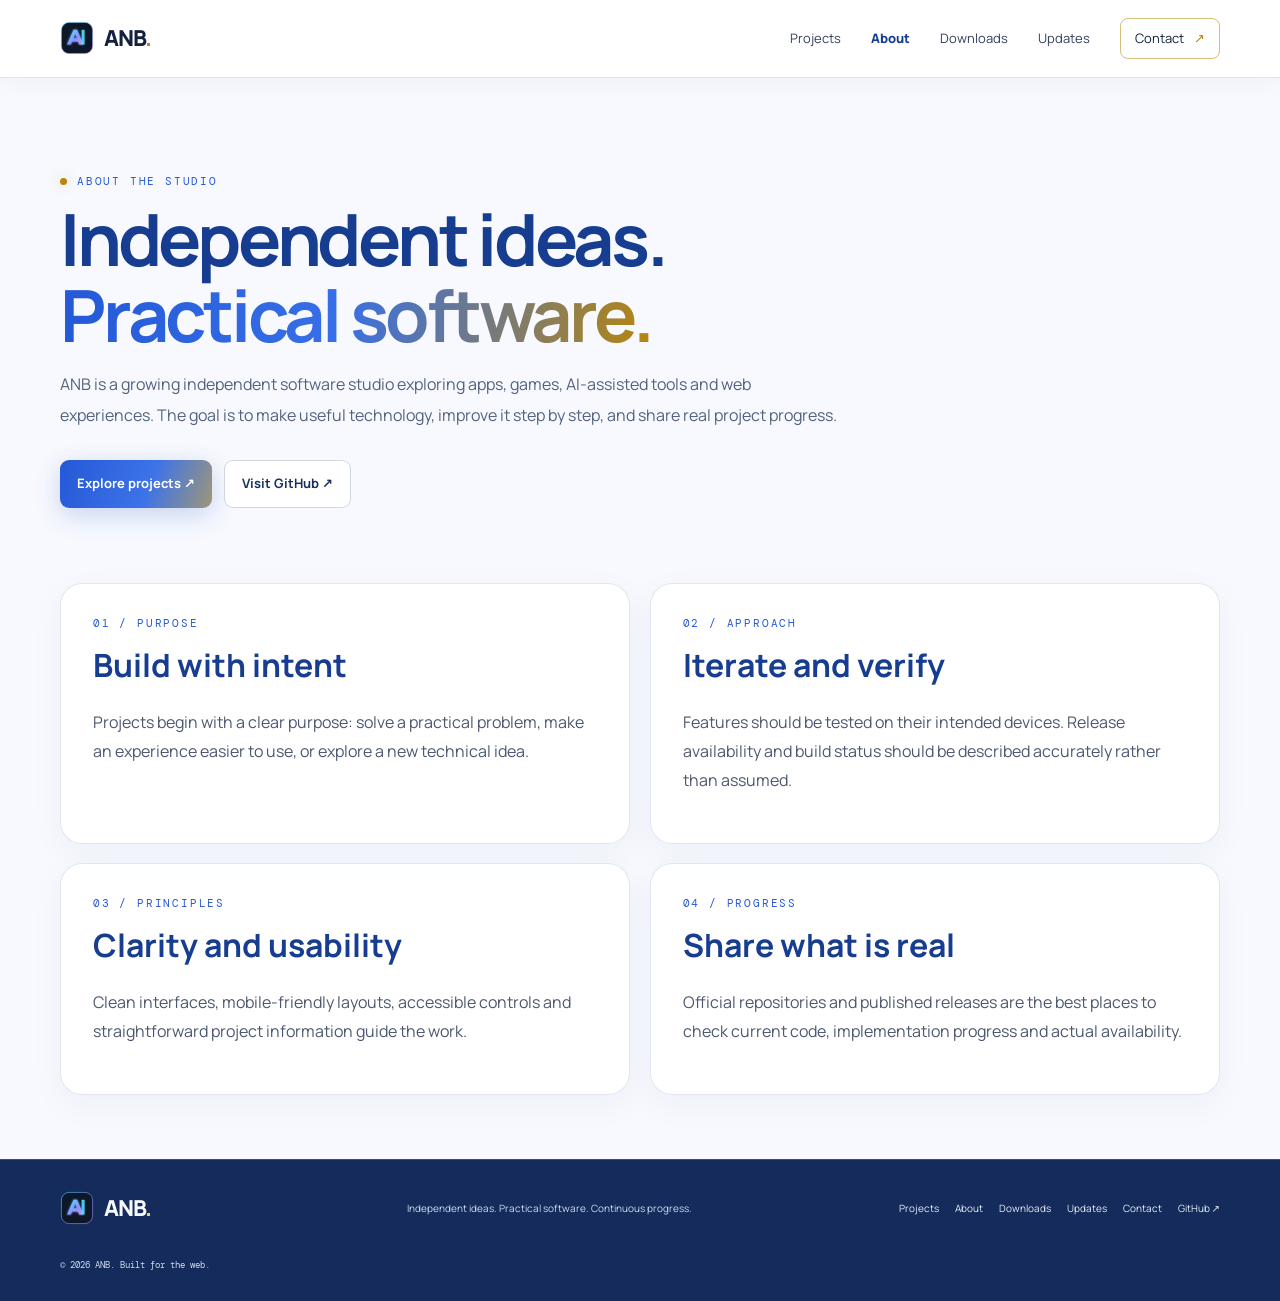
==== about.html @ 1410576a "Create separate website pages v13" ====
<!doctype html>
<html lang="en">
<head>
  <meta charset="utf-8">
  <meta name="viewport" content="width=device-width, initial-scale=1">
  <meta name="theme-color" content="#F7F9FE">
  <meta name="description" content="Learn about ANB, an independent software studio building apps, games and digital experiments.">
  <link rel="icon" href="assets/anb-mark.svg" type="image/svg+xml">
  <link rel="stylesheet" href="styles.css">
  <title>About ANB — ANB</title>
  <script defer src="script.js"></script>
</head>
<body>
  <a class="skip-link" href="#main-content">Skip to content</a>
  <header class="site-header">
    <a class="brand" href="index.html" aria-label="ANB home"><img src="assets/anb-mark.svg" alt=""><span>ANB<span class="brand-dot">.</span></span></a>
    <button class="menu-toggle" type="button" aria-label="Open navigation menu" aria-controls="primary-navigation" aria-expanded="false">☰</button>
    <nav class="nav" id="primary-navigation" aria-label="Main navigation"><a href="projects.html">Projects</a><a href="about.html" aria-current="page">About</a><a href="downloads.html">Downloads</a><a href="updates.html">Updates</a><a href="contact.html" class="nav-cta">Contact <span>↗</span></a></nav>
  </header>
  <main id="main-content" class="page-main">
<section class="section-wrap page-intro"><div class="eyebrow"><span class="pulse"></span> ABOUT THE STUDIO</div><h1>Independent ideas.<br><span class="gradient-text">Practical software.</span></h1><p class="hero-description">ANB is a growing independent software studio exploring apps, games, AI-assisted tools and web experiences. The goal is to make useful technology, improve it step by step, and share real project progress.</p><div class="hero-actions"><a class="button button-primary" href="projects.html">Explore projects ↗</a><a class="button button-ghost" href="https://github.com/anbsolution" target="_blank" rel="noopener noreferrer">Visit GitHub ↗</a></div></section>
<section class="section-wrap section-block page-section"><div class="page-info-grid">
<article class="detail-info-panel"><div class="eyebrow">01 / PURPOSE</div><h2>Build with intent</h2><p>Projects begin with a clear purpose: solve a practical problem, make an experience easier to use, or explore a new technical idea.</p></article>
<article class="detail-info-panel"><div class="eyebrow">02 / APPROACH</div><h2>Iterate and verify</h2><p>Features should be tested on their intended devices. Release availability and build status should be described accurately rather than assumed.</p></article>
<article class="detail-info-panel"><div class="eyebrow">03 / PRINCIPLES</div><h2>Clarity and usability</h2><p>Clean interfaces, mobile-friendly layouts, accessible controls and straightforward project information guide the work.</p></article>
<article class="detail-info-panel"><div class="eyebrow">04 / PROGRESS</div><h2>Share what is real</h2><p>Official repositories and published releases are the best places to check current code, implementation progress and actual availability.</p></article>
</div></section></main>
  <footer class="site-footer"><a class="brand" href="index.html"><img src="assets/anb-mark.svg" alt=""><span>ANB<span class="brand-dot">.</span></span></a><p>Independent ideas. Practical software. Continuous progress.</p><div class="footer-links"><a href="projects.html">Projects</a><a href="about.html">About</a><a href="downloads.html">Downloads</a><a href="updates.html">Updates</a><a href="contact.html">Contact</a><a href="https://github.com/anbsolution" target="_blank" rel="noopener noreferrer">GitHub ↗</a></div><small>© <span id="year"></span> ANB. Built for the web.</small></footer><button class="back-to-top" type="button" aria-label="Back to top" title="Back to top">↑</button>
</body>
</html>
---- styles.css ----
@import url('https://fonts.googleapis.com/css2?family=DM+Mono:wght@400;500&family=Manrope:wght@400;500;600;700;800&display=swap');
:root{--bg:#060A14;--panel:#0D1830;--panel2:#102044;--text:#f3f6ff;--muted:#a0abc1;--cyan:#4F8CFF;--violet:#FFD166;--line:rgba(164,188,255,.15);--font:'Manrope',system-ui,sans-serif;--mono:'DM Mono',monospace}
*{box-sizing:border-box}.skip-link{position:fixed;top:8px;left:8px;z-index:100;background:var(--cyan);color:#061027;padding:10px 14px;border-radius:8px;font-weight:800;transform:translateY(-150%)}.skip-link:focus{transform:translateY(0)}:focus-visible{outline:2px solid var(--cyan);outline-offset:4px}html{scroll-behavior:smooth;scroll-padding-top:88px}body{margin:0;background:var(--bg);color:var(--text);font-family:var(--font);line-height:1.65;overflow-x:hidden}a{color:inherit;text-decoration:none}button{font:inherit}.ambient{position:absolute;pointer-events:none;filter:blur(100px);opacity:.15;border-radius:50%;z-index:-1}.ambient-one{width:360px;height:360px;background:#246BFD;top:130px;right:-160px}.ambient-two{width:320px;height:320px;background:#D9A928;top:750px;left:-200px}.section-wrap{width:min(1160px,calc(100% - 44px));margin-inline:auto}.site-header{height:78px;display:flex;align-items:center;justify-content:space-between;padding:0 max(22px,calc((100% - 1160px)/2));border-bottom:1px solid var(--line);background:rgba(7,10,18,.8);backdrop-filter:blur(16px);position:sticky;top:0;z-index:10}.brand{display:inline-flex;align-items:center;gap:10px;font-size:22px;font-weight:800;letter-spacing:-1px}.brand img{width:34px;height:34px}.brand-dot{color:var(--cyan)}.nav{display:flex;align-items:center;gap:30px;color:#c0c8da;font-size:13px}.nav a{transition:color .2s}.nav a:hover,.footer-links a:hover{color:var(--cyan)}.nav-cta{padding:9px 14px;border:1px solid rgba(81,229,255,.45);border-radius:8px;color:var(--text)!important}.nav-cta span{color:var(--cyan);margin-left:7px}.menu-toggle{display:none;background:none;color:var(--text);border:1px solid var(--line);border-radius:8px;padding:7px 10px}.hero{min-height:610px;display:grid;grid-template-columns:1.08fr .92fr;align-items:center;gap:40px;padding-top:45px;padding-bottom:60px}.eyebrow{font:11px var(--mono);letter-spacing:1.8px;color:var(--cyan);display:flex;align-items:center;gap:10px}.pulse,.status-dot{width:7px;height:7px;border-radius:50%;background:var(--cyan);box-shadow:0 0 14px var(--cyan);display:inline-block}.hero h1{font-size:clamp(46px,6.5vw,78px);line-height:1.08;letter-spacing:-4px;margin:22px 0}.gradient-text{background:linear-gradient(100deg,#5B9BFF 8%,#FFD166 70%,#FFE3A0);-webkit-background-clip:text;background-clip:text;color:transparent}.hero-description{max-width:560px;color:var(--muted);font-size:16px;line-height:1.9}.hero-actions{display:flex;gap:12px;flex-wrap:wrap;margin-top:30px}.button{min-height:46px;padding:12px 17px;border-radius:9px;display:inline-flex;align-items:center;justify-content:center;gap:13px;font-size:13px;font-weight:700;transition:transform .2s,border-color .2s,box-shadow .2s}.button:hover{transform:translateY(-2px)}.button-primary{background:linear-gradient(105deg,#246BFD,#8a8bff);color:#061027;box-shadow:0 7px 28px #4F8CFF22}.button-ghost{border:1px solid var(--line);background:#ffffff04}.button-ghost:hover{border-color:#4F8CFF77}.hero-note{font:11px var(--mono);color:#9ca9bf;margin-top:28px;display:flex;align-items:center;gap:10px}.hero-visual{min-height:440px;position:relative;display:grid;place-items:center}.core{width:190px;height:190px;border:1px solid #75A7FF66;border-radius:44px;display:grid;place-items:center;transform:rotate(-8deg);background:linear-gradient(145deg,#101e35cc,#0B1731bb);box-shadow:0 0 90px #246BFD1c,inset 0 0 50px #4F8CFF0b;z-index:2}.core img{width:130px;transform:rotate(8deg);filter:drop-shadow(0 0 20px #4F8CFF44)}.orbit{position:absolute;border:1px solid #6D91D933;border-radius:50%;width:340px;height:340px;transform:rotate(-28deg)}.orbit-b{width:420px;height:250px;transform:rotate(45deg);border-color:#9b7bff38}.float-chip{position:absolute;z-index:3;display:flex;gap:11px;align-items:center;padding:12px 15px;background:#0A1732e8;border:1px solid var(--line);border-radius:12px;box-shadow:0 15px 40px #0005}.float-chip b,.float-chip small{display:block}.float-chip b{font:10px var(--mono);letter-spacing:1px}.float-chip small{color:var(--muted);font-size:10px;margin-top:3px}.chip-icon{color:var(--cyan);font-size:23px}.chip-top{top:75px;right:0}.chip-bottom{bottom:70px;left:0}.visual-caption{position:absolute;bottom:12px;right:5px;font:10px var(--mono);letter-spacing:2px;color:#7786a5}.ticker{overflow:hidden;border-block:1px solid var(--line);background:#0A1530;padding:15px 0}.ticker-track{display:flex;align-items:center;justify-content:space-around;gap:35px;min-width:800px;font:10px var(--mono);letter-spacing:2px;color:#a7b2c9}.ticker i{font-style:normal;color:var(--cyan)}.section-block{padding-top:105px;padding-bottom:30px}.section-heading{display:flex;justify-content:space-between;align-items:end;gap:30px;margin-bottom:35px}.section-heading h2,.about-copy h2,.contact-inner h2{font-size:clamp(31px,4.4vw,49px);letter-spacing:-2px;line-height:1.2;margin:12px 0 0}.section-heading>p,.heading-side>p{max-width:400px;color:var(--muted);font-size:13px;margin:0 0 3px}.heading-side{display:grid;gap:12px;justify-items:start}.heading-side .text-link{padding:2px 0}.project-grid{display:grid;grid-template-columns:repeat(3,1fr);gap:16px}.project-card{background:linear-gradient(145deg,#102044,#0A142B);border:1px solid var(--line);border-radius:15px;overflow:hidden;transition:transform .25s,border-color .25s}.project-card:hover{transform:translateY(-5px);border-color:#4F8CFF66}.card-top{height:54px;padding:14px 16px;display:flex;justify-content:space-between;align-items:center}.project-symbol{width:27px;height:27px;border-radius:8px;display:grid;place-items:center;background:#ffffff0b;font-size:17px}.symbol-cyan{color:var(--cyan)}.symbol-violet{color:var(--violet)}.symbol-pink{color:#FFD166}.symbol-green{color:#8BB7FF}.symbol-orange{color:#FFD166}.project-state{font:9px var(--mono);letter-spacing:.6px;color:#9aa8c2;border:1px solid var(--line);border-radius:20px;padding:5px 8px}.project-art{height:155px;margin:0 14px;border-radius:10px;position:relative;overflow:hidden;background:#091630;display:grid;place-items:center}.art-puzzle{background:radial-gradient(ellipse at center,#10264D,#0b1120 70%)}.puzzle-lines{position:absolute;inset:0;background-image:linear-gradient(#75A7FF13 1px,transparent 1px),linear-gradient(90deg,#75A7FF13 1px,transparent 1px);background-size:26px 26px;transform:perspective(220px) rotateX(18deg) scale(1.3)}.art-puzzle>span{position:absolute;color:var(--cyan);font-size:26px;text-shadow:0 0 14px #4F8CFF}.art-puzzle>span:nth-of-type(1){left:24%;top:26%}.art-puzzle>span:nth-of-type(2){right:24%;top:18%}.art-puzzle>span:nth-of-type(3){left:35%;bottom:20%}.art-puzzle>span:nth-of-type(4){right:34%;bottom:18%}.art-ai{background:radial-gradient(ellipse at center,#172B55,#10101f 70%)}.ai-ring{width:96px;height:96px;border:1px solid #FFD16699;border-radius:50%;display:grid;place-items:center;color:#FFE3A0;font-size:29px;font-weight:800;box-shadow:0 0 45px #FFD16644,inset 0 0 25px #FFD16633}.spark{position:absolute;color:#FFF0C2}.spark-one{top:24px;right:29%}.spark-two{bottom:30px;left:28%;font-size:25px}.art-camera{background:radial-gradient(ellipse at center,#302447,#120e1c 70%)}.camera-lens{width:94px;height:94px;border:2px solid #FFD16699;border-radius:50%;box-shadow:0 0 0 12px #FFD1661b,0 0 0 25px #FFD1660d,0 0 40px #FFD16633}.camera-cross{position:absolute;color:#FFE3A0;font-size:24px}.art-chat{background:radial-gradient(ellipse at center,#10264D,#0b1519 70%)}.chat-bubble{position:absolute;border:1px solid #8BB7FF88;border-radius:12px;width:76px;height:35px;box-shadow:0 0 20px #8BB7FF12}.bubble-a{transform:translate(-23px,-27px)}.bubble-b{transform:translate(24px,13px);border-color:#4F8CFF88}.bubble-c{width:25px;height:5px;transform:translate(-18px,-25px);background:#8BB7FF99}.art-os{background:radial-gradient(ellipse at center,#122B58,#0a101d 70%)}.os-window{width:130px;height:85px;border:1px solid #7ce8ff88;border-radius:8px;background:#0B1B3B;box-shadow:0 0 32px #4F8CFF1c;padding:11px;display:flex;gap:5px;position:relative}.os-window>span{width:5px;height:5px;background:var(--cyan);border-radius:50%}.os-window b{position:absolute;inset:0;display:grid;place-items:center;color:#a9efff;font-size:19px;letter-spacing:2px}.project-content{padding:18px 18px 21px}.project-type{font:9px var(--mono);letter-spacing:1.4px;color:var(--cyan)}.project-content h3{font-size:17px;letter-spacing:-.4px;margin:8px 0}.project-content p{color:var(--muted);font-size:12px;line-height:1.8;min-height:66px;margin:0 0 17px}.text-link{font-size:12px;font-weight:700;color:#d8e4f7;display:inline-flex;align-items:center;gap:8px}.text-link span{color:var(--cyan)}.muted-link{color:#8490a7;font-weight:500}.about-section{margin-top:100px;border-block:1px solid var(--line);background:linear-gradient(100deg,#0b101c,#081329)}.about-grid{padding-top:80px;padding-bottom:80px;display:grid;grid-template-columns:.9fr 1.1fr;align-items:center;gap:75px}.about-visual{position:relative;max-width:410px;width:100%;margin:auto}.about-frame{aspect-ratio:1/1;position:relative;display:grid;place-items:center;border:1px solid #4F8CFF44;border-radius:20px;background:radial-gradient(ellipse at center,#10264D,#081329 72%);overflow:hidden}.frame-grid{position:absolute;inset:0;background-image:linear-gradient(#4F8CFF10 1px,transparent 1px),linear-gradient(90deg,#4F8CFF10 1px,transparent 1px);background-size:28px 28px}.about-frame img{width:56%;position:relative;filter:drop-shadow(0 0 30px #4F8CFF40)}.frame-label{position:absolute;bottom:18px;font:9px var(--mono);letter-spacing:1.5px;color:#8298b5}.about-mini{position:absolute;bottom:-22px;right:-18px;background:#11264A;border:1px solid var(--line);border-radius:12px;padding:14px 17px;font:10px var(--mono);letter-spacing:1px;line-height:1.8;box-shadow:0 15px 35px #0004}.about-mini span{color:var(--cyan);font-size:20px;margin-left:12px}.about-copy>p{font-size:13px;color:var(--muted);line-height:1.95;margin-top:23px}.about-values{display:flex;gap:24px;border-top:1px solid var(--line);padding-top:23px;margin-top:27px}.about-values div{display:grid;gap:7px}.about-values b{font:11px var(--mono);color:var(--cyan)}.about-values span{font-size:11px;color:#d5dced}.download-panel{display:flex;align-items:center;gap:20px;padding:25px;border:1px solid var(--line);border-radius:15px;background:linear-gradient(110deg,#102044,#0b101a)}.download-icon{width:52px;height:52px;border-radius:13px;background:#4F8CFF12;border:1px solid #4F8CFF33;color:var(--cyan);font-size:29px;display:grid;place-items:center;flex-shrink:0}.download-copy{flex:1}.download-copy h3{margin:0 0 5px;font-size:16px}.download-copy p{margin:0 0 11px;font-size:12px;color:var(--muted)}.release-badge{font:10px var(--mono);color:#a7b5ca;display:flex;align-items:center;gap:9px}.blog-grid{display:grid;grid-template-columns:repeat(3,1fr);gap:16px}.blog-card{padding:22px;border:1px solid var(--line);border-radius:14px;background:#0D1830;min-height:205px;display:flex;flex-direction:column;transition:border-color .2s}.blog-card:hover{border-color:#FFD16677}.blog-meta{display:flex;justify-content:space-between;color:var(--cyan);font:9px var(--mono);letter-spacing:1.2px}.blog-meta span:last-child{color:#667795}.blog-card h3{font-size:16px;line-height:1.5;margin:25px 0 8px}.blog-card p{font-size:12px;color:var(--muted);line-height:1.8;margin:0 0 20px}.blog-footer{margin-top:auto;border-top:1px solid var(--line);padding-top:14px;display:flex;justify-content:space-between;font:9px var(--mono);letter-spacing:1px;color:#9ca9bf}.blog-footer span{color:var(--cyan)}.contact-section{margin-top:100px;border-top:1px solid var(--line);background:radial-gradient(ellipse at 50% 100%,#102B58 0%,#071126 60%);text-align:center}.contact-inner{padding-top:85px;padding-bottom:90px;display:flex;flex-direction:column;align-items:center}.contact-inner h2{font-size:clamp(40px,6vw,62px);margin:15px 0}.contact-inner p{max-width:500px;color:var(--muted);font-size:13px;margin:0 0 26px}.back-to-top{position:fixed;right:18px;bottom:20px;z-index:9;width:44px;height:44px;border:1px solid #4F8CFF66;border-radius:12px;background:#101a2beF;color:var(--cyan);font-size:23px;box-shadow:0 10px 28px #0006;opacity:0;pointer-events:none;transform:translateY(8px);transition:opacity .2s,transform .2s}.back-to-top.is-visible{opacity:1;pointer-events:auto;transform:translateY(0)}.site-footer{padding:30px max(22px,calc((100% - 1160px)/2));display:grid;grid-template-columns:1fr 1.4fr 1fr;align-items:center;gap:15px;border-top:1px solid var(--line)}.site-footer p{font-size:10px;color:var(--muted);margin:0}.footer-links{display:flex;gap:16px;justify-content:flex-end;font-size:10px;color:#aeb9cd}.site-footer small{grid-column:1/-1;border-top:1px solid var(--line);padding-top:17px;color:#6f7d96;font:9px var(--mono)}.reveal{opacity:0;transform:translateY(18px);transition:opacity .65s ease,transform .65s ease}.reveal.is-visible{opacity:1;transform:translateY(0)}
@media(min-width:1200px){.featured{grid-row:span 1}}@media(max-width:850px){.hero{grid-template-columns:1fr;gap:5px;padding-top:70px}.hero-copy{max-width:680px}.hero-visual{min-height:390px}.project-grid{grid-template-columns:repeat(2,1fr)}.about-grid{gap:45px}.section-heading{align-items:start;flex-direction:column;gap:15px}.site-footer{grid-template-columns:1fr 1fr}.site-footer p{grid-column:1/-1;grid-row:2}.heading-side{width:100%}.footer-links{justify-content:flex-end}.site-footer small{grid-row:3}}@media(max-width:600px){.section-wrap{width:calc(100% - 34px)}.site-header{height:68px;padding-inline:17px}.brand{font-size:20px}.brand img{width:30px;height:30px}.menu-toggle{display:block}.nav{display:none;position:absolute;top:67px;left:0;right:0;padding:18px;background:#060A14;border-bottom:1px solid #24385C;box-shadow:0 18px 30px rgba(0,0,0,.48);flex-direction:column;align-items:stretch;gap:0;z-index:20}.nav.open{display:flex}.nav a{padding:12px 8px}.nav-cta{text-align:center;margin-top:8px}.hero{min-height:0;padding-top:65px;padding-bottom:40px}.hero h1{font-size:clamp(43px,12vw,63px);letter-spacing:-2.8px}.hero-description{font-size:14px}.hero-visual{min-height:330px;transform:scale(.9);margin:-5px -15px}.core{width:155px;height:155px;border-radius:35px}.core img{width:108px}.orbit{width:290px;height:290px}.orbit-b{width:340px;height:205px}.chip-top{top:40px;right:0}.chip-bottom{bottom:45px;left:0}.float-chip{padding:9px 11px}.ticker-track{justify-content:flex-start;gap:24px}.section-block{padding-top:70px}.section-heading h2,.about-copy h2{font-size:35px;letter-spacing:-1.5px}.project-grid,.blog-grid{grid-template-columns:1fr}.project-content p{min-height:0}.project-art{height:165px}.about-section{margin-top:70px}.about-grid{grid-template-columns:1fr;padding-top:65px;padding-bottom:65px;gap:55px}.about-visual{max-width:320px}.about-copy>p{font-size:12px}.about-values{gap:14px;justify-content:space-between}.about-values span{font-size:10px}.download-panel{align-items:flex-start;flex-wrap:wrap;padding:19px}.download-copy{min-width:calc(100% - 75px)}.download-panel>.button{width:100%}.contact-section{margin-top:70px}.contact-inner{padding-top:70px;padding-bottom:70px}.site-footer{padding:27px 17px;grid-template-columns:1fr}.site-footer p,.site-footer small{grid-column:auto;grid-row:auto}.footer-links{justify-content:flex-start;flex-wrap:wrap}.site-footer small{margin-top:10px}.visual-caption{right:15px}.about-mini{right:-4px}}@media(prefers-reduced-motion:reduce){*,*::before,*::after{scroll-behavior:auto!important;animation:none!important;transition:none!important}.reveal{opacity:1;transform:none}}


/* v4: searchable project catalogue */
.project-tools{display:grid;grid-template-columns:minmax(180px,1fr);gap:12px;margin:-10px 0 24px;padding:18px;border:1px solid var(--line);border-radius:14px;background:linear-gradient(120deg,#0e1524,#0A142B)}
.project-search-label{font:10px var(--mono);letter-spacing:1px;color:var(--cyan);text-transform:uppercase}
.project-search{width:100%;min-height:46px;padding:12px 14px;border:1px solid var(--line);border-radius:9px;background:#080F20;color:var(--text);font:inherit;font-size:14px;outline-offset:3px}
.project-search::placeholder{color:#7887a1}.project-search:focus{border-color:#4F8CFF88}
.project-filters{display:flex;gap:8px;flex-wrap:wrap}.filter-chip{padding:8px 12px;border:1px solid var(--line);border-radius:999px;background:#ffffff04;color:#b8c4d9;font-size:11px;cursor:pointer;transition:background .2s,border-color .2s,color .2s}.filter-chip:hover,.filter-chip.is-active{border-color:#4F8CFF77;background:#4F8CFF12;color:var(--cyan)}.project-results{margin:0;color:var(--muted);font-size:11px}
.project-card[hidden]{display:none!important}.project-card .details-button{margin:12px 0 0 12px;padding:5px 0;border:0;background:none;color:var(--cyan);font:700 11px var(--font);cursor:pointer}.project-card .details-button:hover{text-decoration:underline}
.project-dialog{width:min(520px,calc(100% - 30px));padding:0;border:1px solid #4F8CFF55;border-radius:18px;background:#0A1732;color:var(--text);box-shadow:0 24px 90px #000b}.project-dialog::backdrop{background:#02040bd9;backdrop-filter:blur(5px)}.dialog-inner{padding:25px}.dialog-top{display:flex;align-items:flex-start;justify-content:space-between;gap:15px}.dialog-kicker{font:10px var(--mono);letter-spacing:1.3px;color:var(--cyan);text-transform:uppercase}.dialog-title{font-size:clamp(24px,5vw,32px);line-height:1.2;letter-spacing:-1px;margin:8px 0 14px}.dialog-close{width:38px;height:38px;flex:0 0 auto;border:1px solid var(--line);border-radius:10px;background:#ffffff05;color:var(--text);font-size:21px;cursor:pointer}.dialog-description{color:var(--muted);font-size:13px;line-height:1.9}.dialog-status{display:inline-flex;padding:6px 10px;border:1px solid var(--line);border-radius:999px;color:#c3cee1;font:10px var(--mono);margin:5px 0 16px}.dialog-actions{display:flex;gap:10px;flex-wrap:wrap;margin-top:20px}.dialog-note{font-size:11px;color:#8491a8;margin-top:17px}
@media(max-width:600px){.project-tools{padding:14px}.filter-chip{padding:8px 10px}.dialog-inner{padding:20px}}

/* v6: centered, standalone search section below the navigation */
.visually-hidden{position:absolute!important;width:1px;height:1px;padding:0;margin:-1px;overflow:hidden;clip:rect(0,0,0,0);white-space:nowrap;border:0}
.global-search-section{position:relative;z-index:2;padding:26px 18px 8px;background:linear-gradient(180deg,#081329 0%,rgba(7,10,18,.88) 100%);border-bottom:1px solid rgba(164,188,255,.08)}
.global-search-inner{width:min(620px,100%);margin:0 auto;text-align:center}
.global-search-kicker{margin:0 0 10px;color:#4F8CFF;font:10px var(--mono);letter-spacing:2px}
.header-search-wrap{width:100%;min-height:54px;display:flex;align-items:center;gap:12px;padding:0 17px;border:1px solid rgba(81,229,255,.36);border-radius:15px;background:linear-gradient(135deg,rgba(16,26,43,.98),rgba(10,15,27,.98));color:#8d9bb4;box-shadow:0 8px 34px rgba(0,0,0,.16),inset 0 0 22px rgba(81,229,255,.025);transition:border-color .2s,box-shadow .2s}
.header-search-wrap:focus-within{border-color:#4F8CFF;box-shadow:0 0 0 3px #4F8CFF12,0 10px 38px #0003}
.header-search-icon{font-size:28px;line-height:1;color:var(--cyan);transform:rotate(-20deg);flex:0 0 auto}
.header-search{width:100%;min-width:0;border:0;outline:0!important;background:transparent;color:var(--text);font:500 15px var(--font)}
.header-search::placeholder{color:#8491a8}
.search-shortcut{border:1px solid var(--line);border-radius:6px;padding:3px 8px;color:#7887a1;font:11px var(--mono)}
.global-search-hint{margin:9px 0 0;color:#8290a8;font-size:11px;letter-spacing:.1px}
.project-results{margin:-10px 0 24px;color:var(--muted);font-size:12px}
.project-card[hidden]{display:none!important}
@media(max-width:600px){.global-search-section{padding:20px 17px 8px}.global-search-inner{width:100%}.header-search-wrap{min-height:50px;padding-inline:14px;gap:10px;border-radius:13px}.header-search{font-size:14px}.header-search-icon{font-size:25px}.search-shortcut{display:none}.global-search-kicker{font-size:9px;letter-spacing:1.6px}.global-search-hint{font-size:10px}}


/* v7: Royal Neon Blue + Gold premium theme */
:root{
  --bg:#060A14;
  --panel:#0D1830;
  --panel2:#102044;
  --text:#F5F7FF;
  --muted:#A8B6D2;
  --cyan:#4F8CFF;
  --violet:#FFD166;
  --line:rgba(125,164,235,.20);
}
.gradient-text{
  background:linear-gradient(100deg,#4F8CFF 0%,#8BB7FF 48%,#FFD166 100%);
  -webkit-background-clip:text;background-clip:text;color:transparent;
}
.button-primary{
  background:linear-gradient(110deg,#4F8CFF 0%,#8BB7FF 58%,#FFD166 125%);
  color:#061027;
  box-shadow:0 8px 30px rgba(79,140,255,.25),0 0 24px rgba(255,209,102,.08);
}
.button-ghost:hover,.nav a:hover,.footer-links a:hover{color:#FFD166}
.nav-cta{border-color:rgba(255,209,102,.62)}
.nav-cta span,.text-link span,.chip-icon,.header-search-icon{color:#FFD166}
.project-card:hover{border-color:rgba(255,209,102,.58);box-shadow:0 14px 40px rgba(36,107,253,.10)}
.global-search-section{
  background:linear-gradient(180deg,#0A1530 0%,rgba(6,10,20,.94) 100%);
  border-bottom-color:rgba(255,209,102,.13);
}
.global-search-kicker{color:#FFD166}
.header-search-wrap{
  border-color:rgba(79,140,255,.55);
  box-shadow:0 8px 34px rgba(0,0,0,.22),inset 0 0 25px rgba(79,140,255,.07);
}
.header-search-wrap:focus-within{
  border-color:#FFD166;
  box-shadow:0 0 0 3px rgba(255,209,102,.12),0 10px 38px rgba(0,0,0,.25);
}
.project-search:focus{border-color:#FFD166}
.filter-chip:hover,.filter-chip.is-active{border-color:#FFD166;background:rgba(255,209,102,.10);color:#FFD166}
.project-type,.eyebrow,.blog-meta,.dialog-kicker{color:#8BB7FF}
.download-icon{color:#FFD166;border-color:rgba(255,209,102,.35);background:rgba(255,209,102,.08)}
.about-frame{border-color:rgba(79,140,255,.48)}
.contact-section{background:radial-gradient(ellipse at 50% 100%,#102B58 0%,#071126 62%)}
.back-to-top{border-color:rgba(255,209,102,.65);color:#FFD166}
@media(max-width:600px){
  .global-search-section{background:linear-gradient(180deg,#0A1530 0%,rgba(6,10,20,.96) 100%)}
  .nav{background:#081329;border-bottom-color:rgba(255,209,102,.18)}
}


/* v8: search autocomplete, clear control, and touch-friendly results */
.header-search-wrap{position:relative;z-index:25}
.search-clear{flex:0 0 auto;width:30px;height:30px;border:1px solid rgba(255,209,102,.35);border-radius:9px;background:rgba(255,209,102,.07);color:#FFD166;font-size:22px;line-height:1;cursor:pointer}
.search-clear[hidden]{display:none}
.project-suggestions{position:absolute;top:calc(100% + 9px);left:0;right:0;z-index:40;max-height:min(340px,55vh);overflow-y:auto;padding:7px;border:1px solid rgba(255,209,102,.35);border-radius:14px;background:#0A1428;box-shadow:0 18px 45px rgba(0,0,0,.5);text-align:left}
.project-suggestions[hidden]{display:none}
.project-suggestion{display:flex;width:100%;align-items:center;justify-content:space-between;gap:14px;padding:13px 12px;border:0;border-radius:9px;background:transparent;color:#F5F7FF;text-align:left;cursor:pointer}
.project-suggestion:hover,.project-suggestion:focus-visible{outline:none;background:rgba(79,140,255,.13)}
.suggestion-title{font-size:13px;font-weight:700}
.project-suggestion small{flex:0 0 auto;color:#FFD166;font-size:9px;letter-spacing:.7px}
@media(max-width:600px){.project-suggestions{max-height:45vh}.project-suggestion{min-height:48px;padding:13px 10px}.suggestion-title{font-size:12px}.search-clear{width:28px;height:28px}}

/* v9: accessible keyboard navigation and comfortable touch targets */
.project-suggestion{min-height:48px}
.project-suggestion:focus-visible{outline:2px solid var(--violet);outline-offset:-2px;background:rgba(255,209,102,.10)}
.search-clear{min-width:36px;min-height:36px;display:inline-grid;place-items:center}
.search-clear[hidden]{display:none}
.details-button{min-height:42px;cursor:pointer}
@media(max-width:600px){.button{min-height:48px}.menu-toggle{min-width:44px;min-height:44px}.header-search-wrap{min-height:52px}.search-clear{min-width:40px;min-height:40px}}
@media(prefers-contrast:more){.project-suggestion,.header-search-wrap,.project-card{border-color:rgba(255,255,255,.55)}}


/* v10: polished project-search status and no-results recovery */
.project-results{display:block;margin:-10px 0 24px;color:#A8B6D2;font-size:12px;min-height:1.2em}
.search-empty-state{margin:8px 0 28px;padding:clamp(22px,5vw,42px);border:1px solid rgba(255,209,102,.28);border-radius:20px;background:radial-gradient(ellipse at 50% 0%,rgba(79,140,255,.13),transparent 65%),#0A1428;text-align:center}
.search-empty-state[hidden]{display:none!important}
.empty-search-icon{display:grid;place-items:center;width:58px;height:58px;margin:0 auto 15px;border:1px solid rgba(255,209,102,.45);border-radius:18px;color:#FFD166;font-size:34px;box-shadow:0 0 30px rgba(79,140,255,.12)}
.search-empty-state h3{margin:0 0 9px;color:#F5F7FF;font-size:clamp(18px,3vw,24px)}
.search-empty-state p{margin:0 auto 18px;max-width:460px;color:#A8B6D2;font-size:13px;line-height:1.8}
.search-example{padding:0 2px;border:0;border-bottom:1px solid rgba(255,209,102,.65);background:transparent;color:#FFD166;font:inherit;cursor:pointer}
.search-example:focus-visible,.empty-clear:focus-visible{outline:2px solid #FFD166;outline-offset:4px}
.empty-clear{display:inline-flex;align-items:center;justify-content:center}
@media(max-width:600px){.search-empty-state{padding:24px 17px;margin-bottom:22px}.search-empty-state p{font-size:12px}.project-results{margin-bottom:18px}}
@media(prefers-reduced-motion:reduce){.search-empty-state *{scroll-behavior:auto!important;transition:none!important;animation:none!important}}


/* v11: White + royal blue + gold mixed theme */
:root{
  --bg:#F7F9FE;
  --panel:#FFFFFF;
  --panel2:#EEF3FF;
  --text:#14213D;
  --muted:#53627D;
  --cyan:#2458D6;
  --violet:#B8860B;
  --line:rgba(27,57,112,.15);
}
body{background:var(--bg);color:var(--text)}
.site-header{background:rgba(255,255,255,.92);border-bottom-color:rgba(27,57,112,.14);box-shadow:0 4px 24px rgba(22,48,100,.04)}
.nav{color:#33415F}
.nav a:hover,.footer-links a:hover{color:#A87900}
.brand-dot,.nav-cta span,.text-link span,.chip-icon,.header-search-icon{color:#B8860B}
.nav-cta{border-color:rgba(184,134,11,.55);color:#14213D!important}
.menu-toggle{color:#14213D;background:#fff;border-color:rgba(27,57,112,.2)}
.global-search-section{background:linear-gradient(180deg,#FFFFFF 0%,#F0F4FF 100%);border-bottom:1px solid rgba(184,134,11,.22)}
.global-search-kicker{color:#9A6C00}
.header-search-wrap{background:#fff;border-color:rgba(36,88,214,.45);box-shadow:0 8px 32px rgba(31,65,135,.09),inset 0 0 22px rgba(36,88,214,.025)}
.header-search-wrap:focus-within{border-color:#B8860B;box-shadow:0 0 0 3px rgba(184,134,11,.12),0 12px 34px rgba(31,65,135,.10)}
.header-search,.project-search{color:#14213D}
.header-search::placeholder,.project-search::placeholder{color:#6C7890;opacity:1}
.search-shortcut{color:#5B6780;border-color:rgba(27,57,112,.16);background:#F7F9FE}
.search-clear{background:#FFF8E5;color:#8A6200;border-color:rgba(184,134,11,.35)}
.project-suggestions{background:#fff;border-color:rgba(36,88,214,.25);box-shadow:0 18px 45px rgba(22,48,100,.18)}
.project-suggestion{color:#14213D}
.project-suggestion:hover,.project-suggestion:focus-visible{background:#EEF3FF}
.project-suggestion small{color:#8A6200}
.hero{background:transparent}
.eyebrow,.project-type,.blog-meta,.dialog-kicker{color:#2458D6}
.pulse,.status-dot{background:#B8860B;box-shadow:0 0 12px rgba(184,134,11,.35)}
.gradient-text{background:linear-gradient(100deg,#2458D6 0%,#376FE8 47%,#B8860B 100%);-webkit-background-clip:text;background-clip:text;color:transparent}
.hero-description,.section-heading>p,.heading-side>p,.project-content p,.about-copy p,.blog-card p,.contact-inner>p,.download-copy p{color:#53627D}
.hero-note,.visual-caption{color:#64718A}
.button-primary{background:linear-gradient(110deg,#2458D6 0%,#3D73E8 58%,#D7AC36 125%);color:#fff;box-shadow:0 8px 26px rgba(36,88,214,.20),0 0 20px rgba(184,134,11,.06)}
.button-ghost{border-color:rgba(27,57,112,.20);background:#fff;color:#17305F}
.button-ghost:hover,.nav-cta:hover{border-color:#B8860B;color:#8A6200}
.hero-visual .core{border-color:rgba(36,88,214,.35);background:linear-gradient(145deg,rgba(255,255,255,.96),rgba(232,239,255,.95));box-shadow:0 12px 45px rgba(36,88,214,.12),inset 0 0 36px rgba(36,88,214,.04)}
.core img{filter:drop-shadow(0 0 16px rgba(36,88,214,.18))}
.orbit{border-color:rgba(36,88,214,.18)}
.orbit-b{border-color:rgba(184,134,11,.20)}
.float-chip{background:rgba(255,255,255,.95);border-color:rgba(27,57,112,.15);box-shadow:0 12px 32px rgba(22,48,100,.12)}
.float-chip small{color:#53627D}
.ticker{background:#17346F;border-color:rgba(184,134,11,.42)}
.ticker-track{color:#F7F9FE}
.ticker i{color:#FFD166}
.project-card{background:linear-gradient(145deg,#FFFFFF,#F0F4FF);border-color:rgba(27,57,112,.13);box-shadow:0 8px 24px rgba(22,48,100,.035)}
.project-card:hover{border-color:rgba(184,134,11,.65);box-shadow:0 14px 38px rgba(36,88,214,.10)}
.project-state{color:#53627D;border-color:rgba(27,57,112,.16)}
.project-content h3{color:#14213D}
.project-content p{min-height:66px}
.text-link{color:#1D3975}
.muted-link{color:#66728A}
.project-art{background:#E7EEFF}
.art-puzzle{background:radial-gradient(ellipse at center,#DCE7FF,#F4F7FF 70%)}
.puzzle-lines{background-image:linear-gradient(rgba(36,88,214,.09) 1px,transparent 1px),linear-gradient(90deg,rgba(36,88,214,.09) 1px,transparent 1px)}
.art-puzzle>span{color:#2458D6;text-shadow:0 0 12px rgba(36,88,214,.18)}
.art-ai{background:radial-gradient(ellipse at center,#FFF0C2,#F5F7FF 72%)}
.ai-ring{border-color:rgba(184,134,11,.65);color:#8A6200;box-shadow:0 0 35px rgba(184,134,11,.14),inset 0 0 20px rgba(184,134,11,.08)}
.spark{color:#A87900}
.art-camera{background:radial-gradient(ellipse at center,#E7E0FF,#F5F7FF 72%)}
.camera-lens{border-color:rgba(36,88,214,.65);box-shadow:0 0 0 12px rgba(36,88,214,.08),0 0 0 25px rgba(184,134,11,.04),0 0 35px rgba(36,88,214,.12)}
.camera-cross{color:#2458D6}
.art-chat{background:radial-gradient(ellipse at center,#DDE9FF,#F5F9FF 72%)}
.chat-bubble{border-color:rgba(36,88,214,.55);box-shadow:0 0 20px rgba(36,88,214,.08)}
.bubble-b{border-color:rgba(184,134,11,.7)}
.bubble-c{background:rgba(36,88,214,.45)}
.art-os{background:radial-gradient(ellipse at center,#DCE7FF,#F5F7FF 72%)}
.os-window{border-color:rgba(36,88,214,.5);background:#fff;box-shadow:0 0 30px rgba(36,88,214,.10)}
.os-window>span{background:#B8860B}
.os-window b{color:#2458D6}
.about-section{background:linear-gradient(100deg,#FFFFFF,#EEF3FF);border-color:rgba(27,57,112,.12)}
.about-frame{border-color:rgba(36,88,214,.35);background:radial-gradient(ellipse at center,#E0E9FF,#F8FAFF 72%)}
.frame-grid{background-image:linear-gradient(rgba(36,88,214,.07) 1px,transparent 1px),linear-gradient(90deg,rgba(36,88,214,.07) 1px,transparent 1px)}
.about-frame img{filter:drop-shadow(0 0 24px rgba(36,88,214,.18))}
.frame-label{color:#53627D}
.about-mini{background:#17346F;color:#fff;border-color:rgba(184,134,11,.4)}
.about-values>div{border-color:rgba(27,57,112,.13)}
.about-values b{color:#B8860B}
.download-panel{background:linear-gradient(110deg,#FFFFFF,#EEF3FF);border-color:rgba(36,88,214,.18)}
.download-icon{color:#8A6200;border-color:rgba(184,134,11,.35);background:#FFF7DF}
.release-badge{color:#53627D}
.blog-card{background:linear-gradient(145deg,#FFFFFF,#F0F4FF);border-color:rgba(27,57,112,.13)}
.blog-card h3{color:#14213D}
.blog-footer{color:#1D3975;border-color:rgba(27,57,112,.13)}
.contact-section{background:radial-gradient(ellipse at 50% 100%,#DCE7FF 0%,#F7F9FE 65%);border-top:1px solid rgba(184,134,11,.22)}
.site-footer{background:#142B5B;color:#F7F9FE;border-top:1px solid rgba(184,134,11,.38)}
.site-footer p,.site-footer small{color:#D1DCF3}
.site-footer .brand-dot,.footer-links a:hover{color:#FFD166}
.footer-links a{color:#E7EDFA}
.back-to-top{background:#fff;border-color:rgba(184,134,11,.65);color:#8A6200;box-shadow:0 8px 26px rgba(22,48,100,.12)}
.search-empty-state{background:radial-gradient(ellipse at 50% 0%,rgba(36,88,214,.08),transparent 65%),#fff;border-color:rgba(184,134,11,.32);box-shadow:0 12px 35px rgba(22,48,100,.05)}
.empty-search-icon{color:#8A6200;border-color:rgba(184,134,11,.45);box-shadow:0 0 26px rgba(36,88,214,.08)}
.search-empty-state h3{color:#14213D}
.search-empty-state p{color:#53627D}
.search-example{color:#8A6200;border-bottom-color:rgba(184,134,11,.7)}
.project-dialog{background:#fff;color:#14213D;border-color:rgba(36,88,214,.25);box-shadow:0 24px 70px rgba(22,48,100,.22)}
.dialog-description,.dialog-note{color:#53627D}
.dialog-close{color:#14213D;background:#F0F4FF;border-color:rgba(27,57,112,.18)}
.dialog-status{color:#53627D}
.skip-link{background:#17346F;color:#fff}
:focus-visible{outline-color:#B8860B}
.ambient-one{background:#2458D6;opacity:.09}.ambient-two{background:#D7AC36;opacity:.12}
@media(max-width:600px){.nav{background:#fff;border-bottom-color:rgba(184,134,11,.28);box-shadow:0 14px 25px rgba(22,48,100,.10)}.global-search-section{background:linear-gradient(180deg,#fff 0%,#EEF3FF 100%)}.float-chip{background:rgba(255,255,255,.97)}}
@media(prefers-contrast:more){.project-card,.header-search-wrap,.project-suggestion{border-color:#17346F}.muted-link,.hero-description,.project-content p{color:#33415F}}


/* v12 — dedicated project detail pages and whole-card navigation */
.project-card-clickable { cursor: pointer; }
.project-card-clickable:focus-visible { outline: 3px solid var(--gold, #d8ad45); outline-offset: 4px; }
.details-button { display: inline-flex; align-items: center; gap: .4rem; margin-top: 1rem; padding: .72rem 1rem; border: 1px solid rgba(33, 76, 166, .28); border-radius: 999px; background: rgba(255,255,255,.82); color: #173d91; font: inherit; font-weight: 750; text-decoration: none; cursor: pointer; transition: transform .2s ease, background .2s ease, box-shadow .2s ease; }
.details-button:hover { transform: translateY(-2px); background: #fff8e5; box-shadow: 0 8px 24px rgba(28,57,112,.12); }
.project-detail-main { width: min(1120px, calc(100% - 2rem)); margin: 0 auto; padding: 2rem 0 5rem; }
.detail-top-actions { display:flex; justify-content:space-between; align-items:center; gap:1rem; margin-bottom:2rem; }
.detail-hero { position:relative; display:grid; grid-template-columns:minmax(0,1.2fr) minmax(250px,.8fr); gap:2rem; align-items:center; overflow:hidden; padding:clamp(1.5rem,5vw,4rem); border:1px solid rgba(29,65,141,.15); border-radius:30px; background:linear-gradient(135deg,#fff 0%,#f2f6ff 60%,#fff7df 100%); box-shadow:0 22px 70px rgba(29,55,108,.09); }
.detail-hero-copy { position:relative; z-index:1; }
.detail-type { margin:.8rem 0 .5rem; color:#a47a1e; font-size:.78rem; font-weight:850; letter-spacing:.16em; }
.detail-hero h1 { margin:.2rem 0 1rem; color:#15377e; font-size:clamp(2.2rem,5vw,4.4rem); line-height:1.04; letter-spacing:-.045em; }
.detail-summary { max-width:650px; color:#43516d; font-size:clamp(1.05rem,2vw,1.25rem); line-height:1.75; }
.detail-meta { display:flex; flex-wrap:wrap; align-items:center; gap:.7rem; margin:1.4rem 0; }
.detail-platform { display:inline-flex; align-items:center; padding:.55rem .8rem; border-radius:999px; background:#e6edff; color:#173d91; font-size:.84rem; font-weight:750; }
.detail-actions,.detail-bottom-actions { display:flex; flex-wrap:wrap; gap:.75rem; margin-top:1.3rem; }
.detail-art-wrap { position:relative; display:grid; place-items:center; min-height:300px; overflow:hidden; border:1px solid rgba(34,68,140,.14); border-radius:25px; background:radial-gradient(circle at 50% 48%,#fff 0%,#edf3ff 48%,#fff7e4 100%); }
.detail-symbol { z-index:1; display:grid; place-items:center; width:clamp(130px,20vw,210px); height:clamp(130px,20vw,210px); border:1px solid rgba(197,155,51,.55); border-radius:36%; background:linear-gradient(145deg,#fff,#f6f8ff); color:#19439d; font-size:clamp(2.3rem,6vw,4.5rem); font-weight:950; letter-spacing:-.07em; text-align:center; box-shadow:0 22px 65px rgba(27,60,130,.15),inset 0 0 0 8px rgba(255,255,255,.8); }
.detail-orbit { position:absolute; width:75%; aspect-ratio:1; border:1px solid rgba(197,155,51,.45); border-radius:50%; }
.detail-orbit-one { transform:rotate(28deg) scaleY(.55); }
.detail-orbit-two { transform:rotate(-38deg) scaleY(.55); border-color:rgba(34,75,164,.28); }
.detail-art-caption { position:absolute; bottom:1rem; color:#6a7894; font-size:.67rem; font-weight:850; letter-spacing:.18em; }
.detail-content-grid { display:grid; grid-template-columns:repeat(2,minmax(0,1fr)); gap:1.2rem; margin:1.5rem 0; }
.detail-info-panel { padding:clamp(1.25rem,3vw,2rem); border:1px solid rgba(29,65,141,.13); border-radius:22px; background:rgba(255,255,255,.9); box-shadow:0 10px 35px rgba(29,55,108,.045); }
.detail-info-panel h2,.detail-bottom-cta h2 { margin:.6rem 0 1rem; color:#173d91; font-size:clamp(1.35rem,3vw,2rem); }
.detail-info-panel p { color:#4c5870; line-height:1.8; }
.detail-feature-list { display:grid; gap:.8rem; padding-left:1.25rem; color:#3f4d67; line-height:1.65; }
.detail-feature-list li::marker { color:#bd8c21; }
.detail-facts { margin:0; }
.detail-facts div { display:grid; grid-template-columns:minmax(100px,.7fr) minmax(0,1.3fr); gap:1rem; padding:.85rem 0; border-bottom:1px solid #e8edf6; }
.detail-facts div:last-child { border-bottom:0; }
.detail-facts dt { color:#69758b; font-size:.9rem; }
.detail-facts dd { margin:0; color:#173d91; font-weight:750; }
.detail-bottom-cta { display:flex; justify-content:space-between; align-items:center; gap:1.5rem; margin-top:1.5rem; padding:clamp(1.5rem,4vw,2.5rem); border-radius:25px; background:linear-gradient(120deg,#173d91,#214fae); color:#fff; }
.detail-bottom-cta h2 { margin:.4rem 0; color:#fff; }
.detail-bottom-cta p { max-width:550px; margin-bottom:0; color:#e4ebff; line-height:1.65; }
.detail-bottom-cta .eyebrow { color:#f4d27b; }
.detail-bottom-cta .button-ghost { color:#fff; border-color:rgba(255,255,255,.4); background:rgba(255,255,255,.08); }
.detail-page .site-footer { margin-top:0; }
@media (max-width:760px) {
  .detail-hero { grid-template-columns:1fr; }
  .detail-art-wrap { min-height:230px; }
  .detail-content-grid { grid-template-columns:1fr; }
  .detail-bottom-cta { align-items:flex-start; flex-direction:column; }
}
@media (max-width:480px) {
  .project-detail-main { width:calc(100% - 1rem); padding-top:1rem; }
  .detail-top-actions { gap:.5rem; }
  .detail-top-actions .button { padding:.65rem .8rem; font-size:.86rem; }
  .detail-hero { padding:1.2rem; border-radius:22px; }
  .detail-facts div { grid-template-columns:1fr; gap:.25rem; }
}

/* v13 — dedicated navigation pages */
.page-main { min-height: 60vh; }
.page-intro { padding-top: clamp(3rem, 8vw, 6rem); padding-bottom: clamp(2rem, 5vw, 3.5rem); }
.page-intro h1 { margin: .8rem 0 1rem; color: #173d91; font-size: clamp(2.3rem, 6vw, 4.5rem); line-height: 1.06; letter-spacing: -.045em; }
.page-intro .hero-description { max-width: 780px; }
.page-section { padding-top: 1.2rem; padding-bottom: 4rem; }
.page-info-grid { display:grid; grid-template-columns:repeat(2,minmax(0,1fr)); gap:1.2rem; }
.downloads-project-links { margin-top:1.2rem; }
.downloads-project-links h2 { color:#173d91; }
.nav a[aria-current="page"] { color:#173d91; font-weight:800; }
@media (max-width:700px) { .page-info-grid { grid-template-columns:1fr; } }
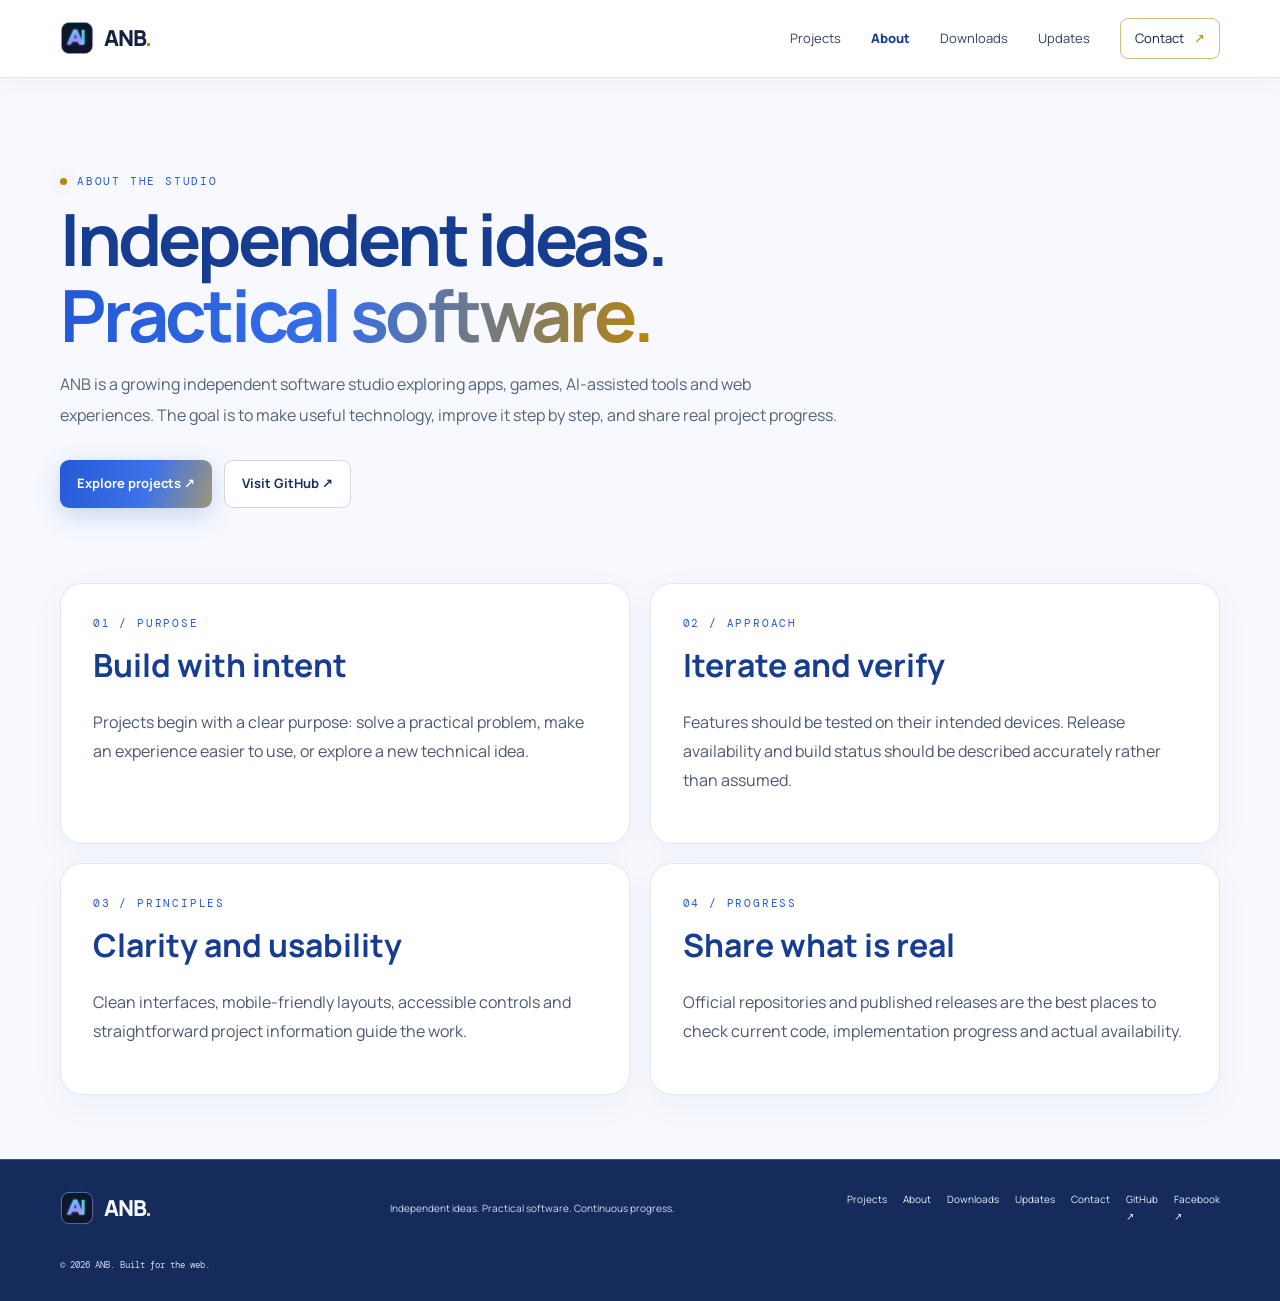
==== commit f6898ea5: "Add Facebook link v14" ====
--- a/about.html
+++ b/about.html
@@ -25,6 +25,6 @@
 <article class="detail-info-panel"><div class="eyebrow">03 / PRINCIPLES</div><h2>Clarity and usability</h2><p>Clean interfaces, mobile-friendly layouts, accessible controls and straightforward project information guide the work.</p></article>
 <article class="detail-info-panel"><div class="eyebrow">04 / PROGRESS</div><h2>Share what is real</h2><p>Official repositories and published releases are the best places to check current code, implementation progress and actual availability.</p></article>
 </div></section></main>
-  <footer class="site-footer"><a class="brand" href="index.html"><img src="assets/anb-mark.svg" alt=""><span>ANB<span class="brand-dot">.</span></span></a><p>Independent ideas. Practical software. Continuous progress.</p><div class="footer-links"><a href="projects.html">Projects</a><a href="about.html">About</a><a href="downloads.html">Downloads</a><a href="updates.html">Updates</a><a href="contact.html">Contact</a><a href="https://github.com/anbsolution" target="_blank" rel="noopener noreferrer">GitHub ↗</a></div><small>© <span id="year"></span> ANB. Built for the web.</small></footer><button class="back-to-top" type="button" aria-label="Back to top" title="Back to top">↑</button>
+  <footer class="site-footer"><a class="brand" href="index.html"><img src="assets/anb-mark.svg" alt=""><span>ANB<span class="brand-dot">.</span></span></a><p>Independent ideas. Practical software. Continuous progress.</p><div class="footer-links"><a href="projects.html">Projects</a><a href="about.html">About</a><a href="downloads.html">Downloads</a><a href="updates.html">Updates</a><a href="contact.html">Contact</a><a href="https://github.com/anbsolution" target="_blank" rel="noopener noreferrer">GitHub ↗</a><a href="https://www.facebook.com/share/19YxPoAs77/" target="_blank" rel="noopener noreferrer">Facebook ↗</a></div><small>© <span id="year"></span> ANB. Built for the web.</small></footer><button class="back-to-top" type="button" aria-label="Back to top" title="Back to top">↑</button>
 </body>
 </html>
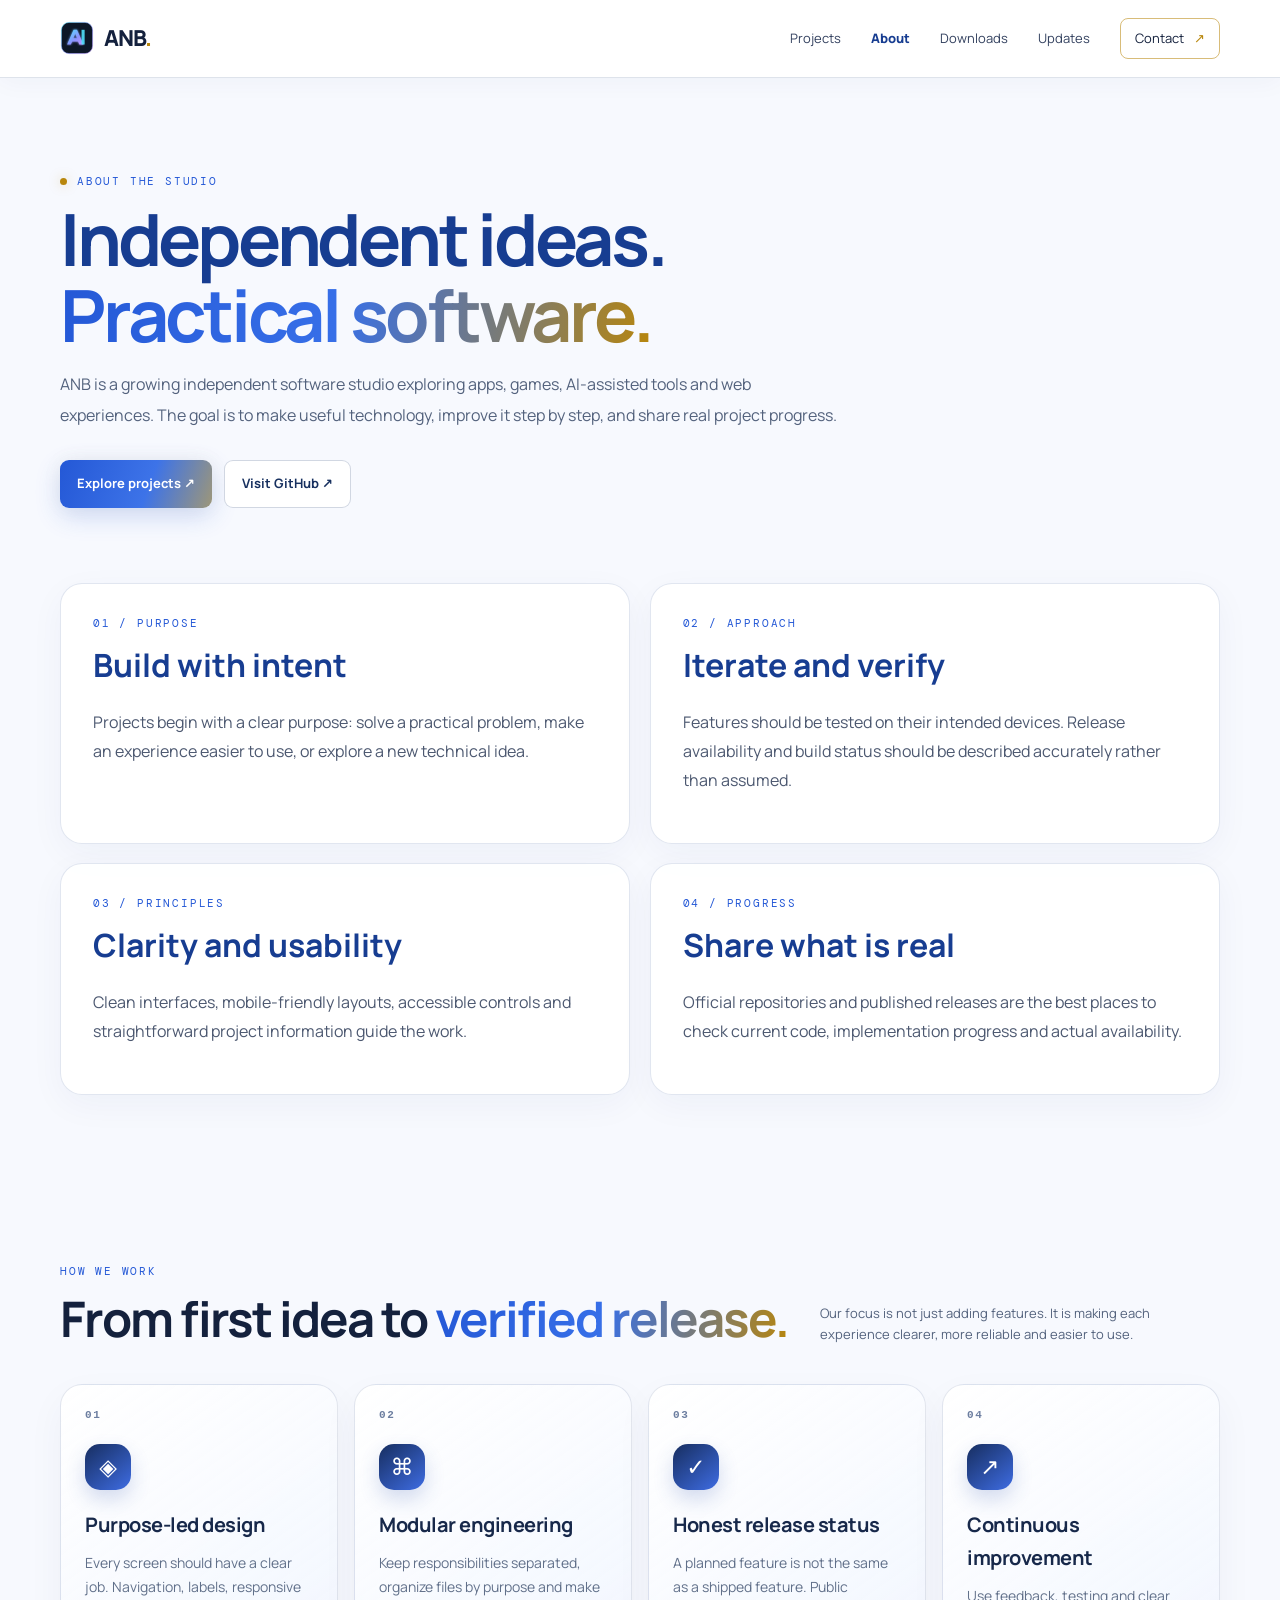
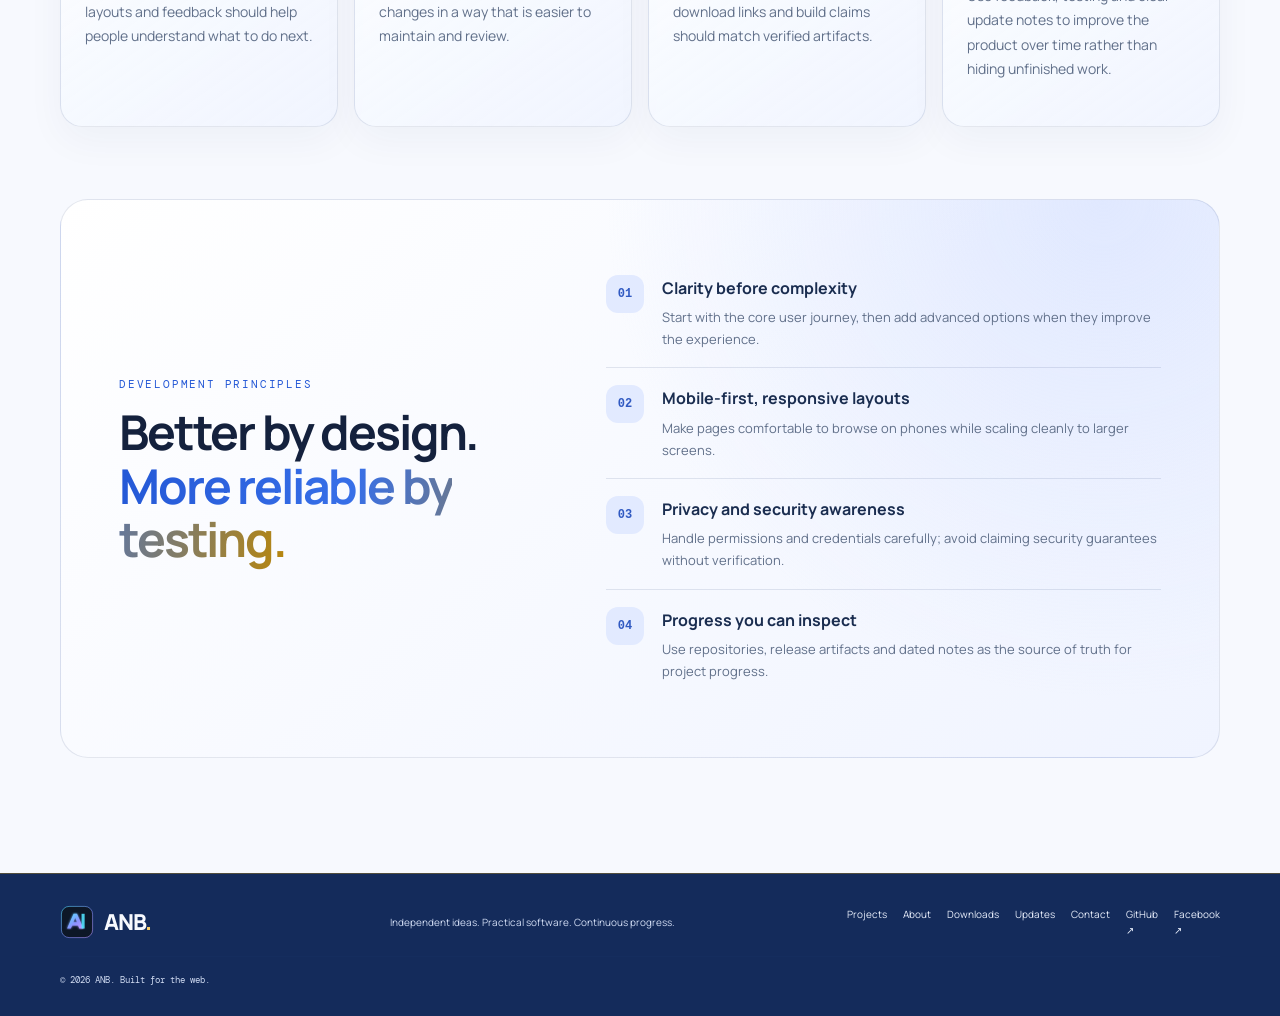
==== commit ba4022e3: "Upgrade ANB website design and project details v16" ====
--- a/about.html
+++ b/about.html
@@ -24,7 +24,15 @@
 <article class="detail-info-panel"><div class="eyebrow">02 / APPROACH</div><h2>Iterate and verify</h2><p>Features should be tested on their intended devices. Release availability and build status should be described accurately rather than assumed.</p></article>
 <article class="detail-info-panel"><div class="eyebrow">03 / PRINCIPLES</div><h2>Clarity and usability</h2><p>Clean interfaces, mobile-friendly layouts, accessible controls and straightforward project information guide the work.</p></article>
 <article class="detail-info-panel"><div class="eyebrow">04 / PROGRESS</div><h2>Share what is real</h2><p>Official repositories and published releases are the best places to check current code, implementation progress and actual availability.</p></article>
-</div></section></main>
+</div></section>
+<section class="section-wrap section-block"><div class="section-heading reveal"><div><div class="eyebrow">HOW WE WORK</div><h2>From first idea to <span class="gradient-text">verified release.</span></h2></div><div class="heading-side"><p>Our focus is not just adding features. It is making each experience clearer, more reliable and easier to use.</p></div></div><div class="capability-grid about-capabilities">
+<article class="capability-card reveal"><span class="capability-number">01</span><span class="capability-icon">◈</span><h3>Purpose-led design</h3><p>Every screen should have a clear job. Navigation, labels, responsive layouts and feedback should help people understand what to do next.</p></article>
+<article class="capability-card reveal"><span class="capability-number">02</span><span class="capability-icon">⌘</span><h3>Modular engineering</h3><p>Keep responsibilities separated, organize files by purpose and make changes in a way that is easier to maintain and review.</p></article>
+<article class="capability-card reveal"><span class="capability-number">03</span><span class="capability-icon">✓</span><h3>Honest release status</h3><p>A planned feature is not the same as a shipped feature. Public download links and build claims should match verified artifacts.</p></article>
+<article class="capability-card reveal"><span class="capability-number">04</span><span class="capability-icon">↗</span><h3>Continuous improvement</h3><p>Use feedback, testing and clear update notes to improve the product over time rather than hiding unfinished work.</p></article>
+</div></section>
+<section class="section-wrap section-block roadmap-band"><div><div class="eyebrow">DEVELOPMENT PRINCIPLES</div><h2>Better by design.<br><span class="gradient-text">More reliable by testing.</span></h2></div><ul class="roadmap-list"><li><span>01</span><div><b>Clarity before complexity</b><p>Start with the core user journey, then add advanced options when they improve the experience.</p></div></li><li><span>02</span><div><b>Mobile-first, responsive layouts</b><p>Make pages comfortable to browse on phones while scaling cleanly to larger screens.</p></div></li><li><span>03</span><div><b>Privacy and security awareness</b><p>Handle permissions and credentials carefully; avoid claiming security guarantees without verification.</p></div></li><li><span>04</span><div><b>Progress you can inspect</b><p>Use repositories, release artifacts and dated notes as the source of truth for project progress.</p></div></li></ul></section>
+</main>
   <footer class="site-footer"><a class="brand" href="index.html"><img src="assets/anb-mark.svg" alt=""><span>ANB<span class="brand-dot">.</span></span></a><p>Independent ideas. Practical software. Continuous progress.</p><div class="footer-links"><a href="projects.html">Projects</a><a href="about.html">About</a><a href="downloads.html">Downloads</a><a href="updates.html">Updates</a><a href="contact.html">Contact</a><a href="https://github.com/anbsolution" target="_blank" rel="noopener noreferrer">GitHub ↗</a><a href="https://www.facebook.com/share/19YxPoAs77/" target="_blank" rel="noopener noreferrer">Facebook ↗</a></div><small>© <span id="year"></span> ANB. Built for the web.</small></footer><button class="back-to-top" type="button" aria-label="Back to top" title="Back to top">↑</button>
 </body>
 </html>
--- a/styles.css
+++ b/styles.css
@@ -289,3 +289,41 @@
 .downloads-project-links h2 { color:#173d91; }
 .nav a[aria-current="page"] { color:#173d91; font-weight:800; }
 @media (max-width:700px) { .page-info-grid { grid-template-columns:1fr; } }
+
+/* v15: manual social sharing controls */
+.share-panel{display:flex;align-items:center;justify-content:space-between;gap:24px;padding:24px;margin-bottom:22px;border:1px solid var(--line);border-radius:14px;background:linear-gradient(110deg,#eef4ff,#fff9e8)}.share-panel h2{margin:0 0 7px;font-size:clamp(20px,3vw,28px);color:#17305F}.share-panel p{max-width:680px;margin:0;color:#52627c;font-size:13px}.share-actions{display:flex;gap:9px;flex-wrap:wrap;margin-top:auto;padding-top:18px}.share-actions .button{min-height:40px;padding:9px 12px;font-size:11px;cursor:pointer}.blog-card .share-actions+.blog-footer{margin-top:14px}@media(max-width:700px){.share-panel{align-items:flex-start;flex-direction:column}.share-panel>.button{width:100%}.share-actions{width:100%}.share-actions .button{flex:1}}
+
+
+/* v16: editorial polish, richer project discovery and mobile-first detail surfaces */
+.studio-overview{padding-top:clamp(54px,8vw,110px);padding-bottom:clamp(54px,8vw,110px)}
+.capability-grid{display:grid;grid-template-columns:repeat(4,minmax(0,1fr));gap:16px;margin-top:28px}
+.capability-card{position:relative;display:flex;flex-direction:column;min-height:250px;padding:24px;border:1px solid rgba(35,62,112,.12);border-radius:22px;background:linear-gradient(145deg,rgba(255,255,255,.96),rgba(239,244,255,.82));box-shadow:0 14px 38px rgba(23,47,93,.045);text-decoration:none;color:inherit;overflow:hidden;transition:transform .22s ease,border-color .22s ease,box-shadow .22s ease}
+.capability-card:hover{transform:translateY(-5px);border-color:rgba(58,100,201,.38);box-shadow:0 22px 44px rgba(23,47,93,.1)}
+.capability-number{font:600 11px/1.2 ui-monospace,SFMono-Regular,Menlo,monospace;letter-spacing:.16em;color:#6c7ea0}
+.capability-icon{display:grid;place-items:center;width:46px;height:46px;margin:22px 0 18px;border-radius:15px;background:linear-gradient(140deg,#172e60,#3e6ce2);color:#fff;font-size:23px;box-shadow:0 9px 20px rgba(43,78,168,.2)}
+.capability-card h3{margin:0 0 10px;font-size:20px;letter-spacing:-.025em;color:#17284a}
+.capability-card p{margin:0 0 20px;color:#61708a;font-size:14px;line-height:1.75}
+.capability-link,.card-detail-link{margin-top:auto;color:#315ac2;font-size:12px;font-weight:700;letter-spacing:.02em}
+.process-band,.roadmap-band{display:grid;grid-template-columns:.85fr 1.15fr;gap:clamp(28px,6vw,80px);align-items:center;margin-top:28px;margin-bottom:clamp(60px,9vw,120px);padding:clamp(26px,5vw,58px);border:1px solid rgba(35,62,112,.12);border-radius:28px;background:radial-gradient(circle at 90% 0%,rgba(206,219,255,.55),transparent 42%),linear-gradient(140deg,#fff,#f0f4ff)}
+.process-copy h2,.roadmap-band h2{font-size:clamp(30px,4vw,48px);line-height:1.12;letter-spacing:-.045em;margin:14px 0}
+.process-copy p{max-width:440px;color:#61708a;line-height:1.8;margin-bottom:24px}
+.process-steps{display:grid;gap:0}
+.process-steps>div{display:grid;grid-template-columns:48px 1fr;gap:16px;padding:18px 0;border-bottom:1px solid rgba(35,62,112,.12)}
+.process-steps>div:last-child{border-bottom:0}
+.process-steps>div>span,.roadmap-list>li>span{display:grid;place-items:center;width:38px;height:38px;border-radius:12px;background:#e2eaff;color:#315ac2;font:700 12px ui-monospace,monospace}
+.process-steps h3{margin:0 0 4px;font-size:16px}.process-steps p{margin:0;color:#6a7890;font-size:13px;line-height:1.65}
+.about-capabilities .capability-card{min-height:235px}
+.roadmap-band{margin-top:42px}
+.roadmap-list{list-style:none;padding:0;margin:0;display:grid;gap:0}
+.roadmap-list>li{display:grid;grid-template-columns:42px 1fr;gap:14px;padding:17px 0;border-bottom:1px solid rgba(35,62,112,.12)}
+.roadmap-list>li:last-child{border-bottom:0}
+.roadmap-list b{color:#1a2d50}.roadmap-list p{margin:5px 0 0;color:#61708a;font-size:13px;line-height:1.7}
+.project-card{cursor:pointer;transition:transform .22s ease,box-shadow .22s ease,border-color .22s ease}
+.project-card:hover{transform:translateY(-4px);box-shadow:0 20px 44px rgba(23,47,93,.1);border-color:rgba(58,100,201,.32)}
+.card-detail-link{display:inline-flex;margin-top:16px}
+.blog-card h2{letter-spacing:-.025em}.share-panel{gap:24px}
+.detail-roadmap-note{margin-top:34px;background:linear-gradient(135deg,#eef3ff,#fff)}
+.detail-feature-list li{line-height:1.7}
+@media(max-width:900px){.capability-grid{grid-template-columns:repeat(2,minmax(0,1fr))}.process-band,.roadmap-band{grid-template-columns:1fr}.process-band{gap:20px}}
+@media(max-width:560px){.capability-grid{grid-template-columns:1fr;gap:12px}.capability-card{min-height:0;padding:22px}.capability-icon{margin:16px 0 14px}.process-band,.roadmap-band{padding:22px;border-radius:20px}.process-steps>div{grid-template-columns:40px 1fr;gap:12px}.share-panel{align-items:flex-start}.detail-roadmap-note{margin-top:20px}}
+@media(prefers-reduced-motion:reduce){.capability-card,.project-card{transition:none}.capability-card:hover,.project-card:hover{transform:none}}
